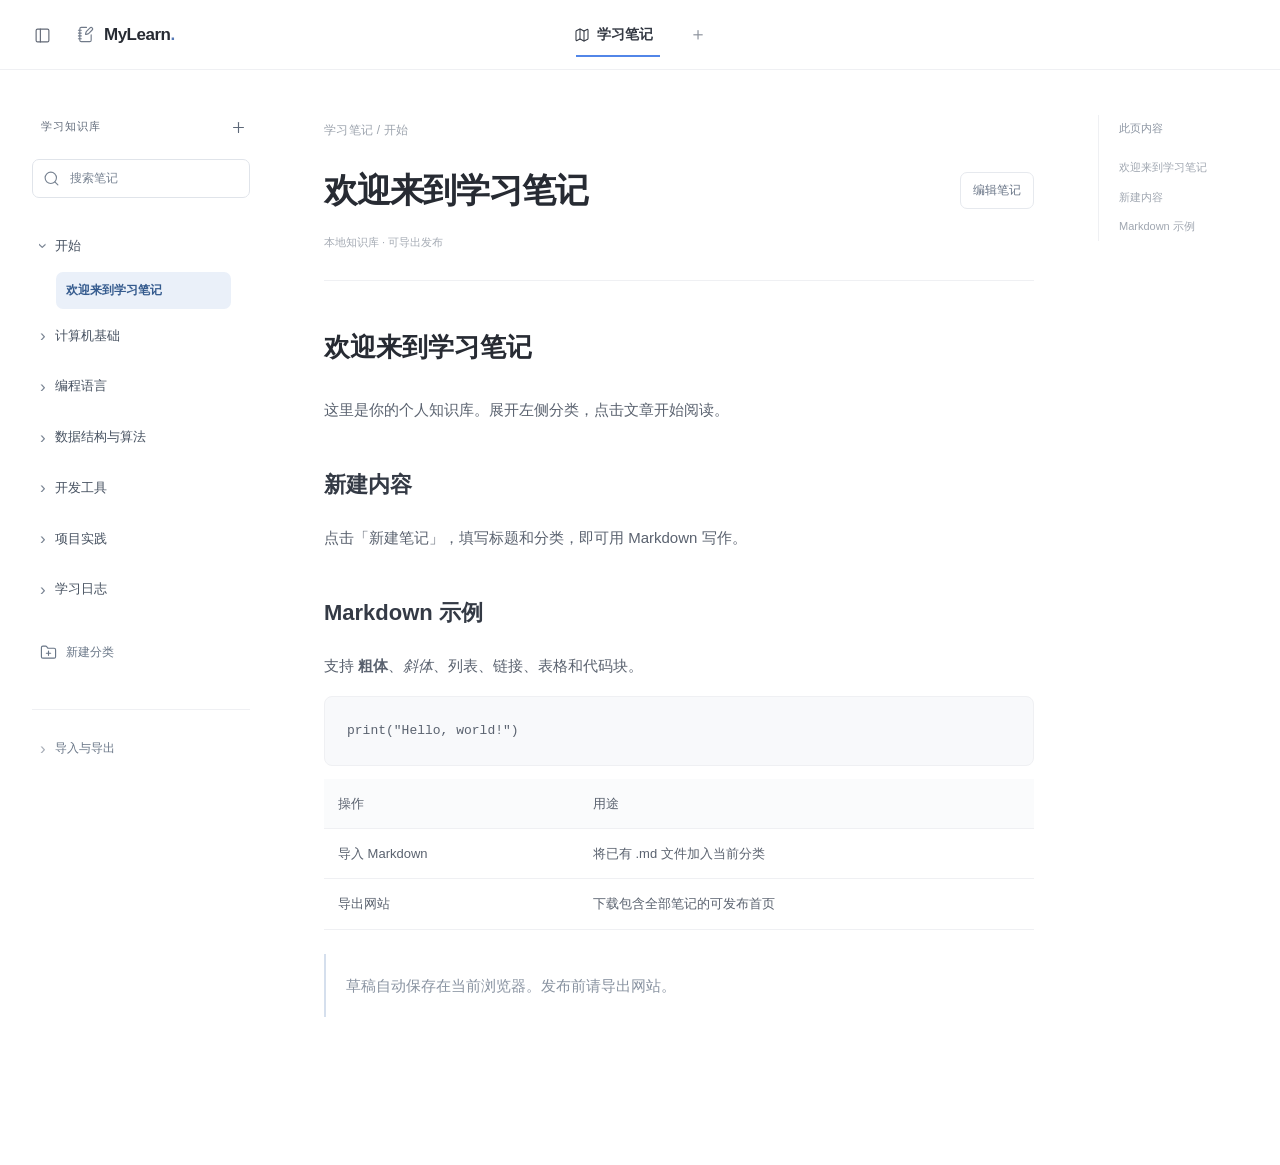
==== index.html @ fbbbd79a "publish source (15 files)" ====
<!doctype html><html lang="zh-CN"><head><meta charset="utf-8"><meta name="viewport" content="width=device-width,initial-scale=1"><title>MyLearn · 学习笔记</title><link rel="stylesheet" href="styles.css"></head><body><header><button id="toggle-sidebar" class="icon-button" aria-label="切换侧栏" title="切换侧栏"><i data-lucide="panel-left"></i></button><div class="logo"><i data-lucide="notebook-pen"></i> MyLearn<span>.</span></div><nav id="top-bars" aria-label="博客栏目"></nav></header><div class="layout"><aside><div class="side-head"><span>学习知识库</span><button id="new" title="新建笔记" aria-label="新建笔记"><i data-lucide="plus"></i></button></div><label class="search-box"><i data-lucide="search"></i><input id="search" placeholder="搜索笔记" aria-label="搜索笔记"></label><div id="navigation"></div><button id="newGroup" class="quiet"><i data-lucide="folder-plus"></i>新建分类</button><details class="library-tools"><summary>导入与导出</summary><button id="import">导入 Markdown</button><button id="download">下载当前笔记</button><button id="export">导出网站</button><button id="copy-data">复制笔记数据</button></details><input type="file" id="file" accept=".md,.markdown" multiple hidden></aside><main class="content" id="top"><div class="crumb">学习笔记 &nbsp;/&nbsp; 博客简介</div><div class="title-row"><h1>记录学习的每一步</h1><button id="edit">编辑笔记</button></div><div class="meta"><span id="status">本地知识库 · 可导出发布</span></div><div class="editor" id="editor"><p class="hint">使用 Markdown 编写，预览实时更新。内容自动保存在当前浏览器；下载后可提交到 GitHub。</p><textarea id="source" aria-label="Markdown 编辑器"></textarea></div><article class="article" id="article"></article></main><aside class="toc"><strong>此页内容</strong><div id="toc"></div></aside></div><dialog id="create"><form id="createForm"><h2>新建笔记</h2><label>标题 <input id="title" required maxlength="120"></label><label>分类 <select id="group"></select></label><p><button type="button" id="cancel">取消</button> <button class="primary">创建笔记</button></p></form></dialog><dialog id="bar-dialog"><form id="bar-form"><h2>新建栏目</h2><label>栏目名称<input id="bar-name" required maxlength="20" placeholder="例如：编程、项目、随笔"></label><p class="hint">最多 6 个栏目，每个栏目有独立的目录和笔记。</p><p id="bar-error" role="alert" class="danger"></p><button type="button" id="bar-cancel">取消</button> <button class="primary">保存</button></form></dialog><script src="vendor/marked.min.js"></script><script src="vendor/purify.min.js"></script><script src="vendor/lucide.min.js"></script><script src="components.js"></script><script src="published-data.js"></script><script src="app.js"></script></body></html>
---- styles.css ----
:root{--ink:#272b33;--muted:#969ba5;--line:#eff0f3;--blue:#5679b5;--hover:#f6f7f9}*{box-sizing:border-box}body{margin:0;background:#fff;color:var(--ink);font:14px/1.75 -apple-system,BlinkMacSystemFont,'Segoe UI','Microsoft YaHei',sans-serif}button,input,select,textarea{font:inherit}button{cursor:pointer;border:1px solid #e6e8ec;background:white;border-radius:7px;color:#616875;padding:7px 13px;transition:background .15s}button:hover{background:var(--hover)}button:disabled{opacity:.4;cursor:default}button:focus-visible,a:focus-visible,summary:focus-visible{outline:2px solid #a9bfdf;outline-offset:3px}svg{width:17px;height:17px;vertical-align:middle;flex-shrink:0}header{height:70px;border-bottom:1px solid var(--line);display:flex;align-items:center;gap:20px;padding:0 28px;background:#fff;position:sticky;top:0;z-index:3}.logo{display:flex;gap:10px;align-items:center;font-size:17px;font-weight:650;letter-spacing:-.5px}.logo span{color:var(--blue);margin-left:-10px}.logo svg{color:#707a89}header small{font-size:12px;color:var(--muted);margin-left:14px}.actions{margin-left:auto}.actions button{font-size:12px;border-color:var(--line)}.icon-button{border:0;padding:6px;background:transparent}.layout{display:grid;grid-template-columns:228px minmax(0,760px) 150px;gap:64px;max-width:1440px;margin:auto;padding:44px 32px}.layout>aside:first-child{position:sticky;top:106px;align-self:start;max-height:calc(100vh - 130px);overflow:auto;padding-right:10px}.side-head{display:flex;align-items:center;justify-content:space-between;font-size:11px;letter-spacing:1px;color:var(--muted);margin-bottom:20px;padding-left:9px}.side-head button{border:0;padding:3px;background:transparent}.search-box{display:flex;align-items:center;gap:8px;margin:0 0 24px;color:#a2a8b1;padding:7px 10px;border:1px solid var(--line);border-radius:7px}.search-box input{width:100%;border:0;outline:0;font-size:12px;background:transparent;color:var(--ink)}input::placeholder{color:#a5aab3}details{margin:3px 0}summary{cursor:pointer;list-style:none;font-size:13px;color:#69717e;padding:9px 8px;display:flex;align-items:center;gap:9px;border-radius:6px}summary::-webkit-details-marker{display:none}summary::before{content:'›';font-size:17px;color:#a7adb7;transition:transform .15s}details[open]>summary::before{transform:rotate(90deg)}summary:hover{background:var(--hover)}summary .more{margin-left:auto}.more{padding:0 5px;border:0;color:#8a929f;background:transparent;opacity:0;font-size:16px;line-height:24px}summary:hover .more,.tree-row:hover .more,.more:focus-visible{opacity:1}.tree-row{display:flex;align-items:center;gap:1px;margin:2px 0 2px 16px;border-left:1px solid #eceef2;padding-left:8px}.tree-row[hidden]{display:none}.navitem{min-width:0;flex:1;text-align:left;overflow:hidden;text-overflow:ellipsis;white-space:nowrap;border:0;font-size:12px;padding:8px 10px;background:transparent;color:#9198a3;font-weight:400}.navitem.active{background:#f0f4fa;color:#526f9c}.quiet{display:flex;align-items:center;gap:9px;border:0;font-size:12px;color:#989eaa;padding:10px 8px;margin-top:18px}.library-tools{margin-top:36px;border-top:1px solid var(--line);padding-top:15px}.library-tools summary{font-size:12px;color:#9ba2ad}.library-tools button{display:block;border:0;font-size:12px;margin-left:10px}.content{min-width:0;padding:6px 0 80px}.crumb{font-size:12px;color:#9da4ae;letter-spacing:.3px}.content>h1{font-size:34px;line-height:1.4;font-weight:650;letter-spacing:-1px;margin:26px 0 18px;overflow-wrap:anywhere}.meta{font-size:11px;color:#a5abb4;border-bottom:1px solid var(--line);padding-bottom:28px}.article{font-size:15px;line-height:1.95;color:#5a626f;padding-top:20px;overflow-wrap:anywhere}.article h1{font-size:26px;color:var(--ink)}.article h2{font-size:22px;font-weight:600;margin:40px 0 16px;color:#343a45}.article h3{font-size:18px;color:#343a45}.article p{margin:16px 0}.article a{color:var(--blue)}.article pre{padding:22px;background:#f8f9fb;border:1px solid var(--line);border-radius:8px;overflow:auto;font-size:13px;line-height:1.8}.article code{font-family:Consolas,monospace}.article blockquote{margin:24px 0;border-left:2px solid #d5dfed;padding:1px 20px;color:#8993a1}.article table{width:100%;border-collapse:collapse;font-size:13px}.article td,.article th{padding:12px 14px;border-bottom:1px solid var(--line);text-align:left}.article th{background:#fafbfc;font-weight:500}.article img{max-width:100%}.toc{border-left:1px solid var(--line);padding-left:20px;align-self:start;position:sticky;top:115px;font-size:11px}.toc strong{font-weight:500;color:#8c95a2;display:block;margin:4px 0 15px}.toc a{display:block;text-decoration:none;color:#a0a7b1;padding:5px 0}.toc a:hover{color:var(--blue)}.editor{display:none;margin-top:24px}.hint{color:#9aa3b0;font-size:12px}textarea{width:100%;min-height:380px;border:1px solid #e4e8ef;border-radius:8px;padding:20px;resize:vertical;font:13px/1.8 Consolas,monospace;outline:none}textarea:focus{border-color:#bacbe2}dialog{border:1px solid #e9ecf1;border-radius:14px;padding:30px;width:390px;max-width:90vw;box-shadow:0 24px 90px #24304420}dialog::backdrop{background:#222b3a33;backdrop-filter:blur(3px)}dialog h2{font-size:21px;margin-top:0}dialog label{display:block;font-size:12px;color:#7b8491;margin:20px 0}dialog input,dialog select{display:block;width:100%;margin-top:8px;padding:10px;border:1px solid #e1e5eb;border-radius:6px}.primary{background:#586f91;color:#fff;border-color:#586f91}.primary:hover{background:#4a607e}.context-menu{position:fixed;z-index:10;background:white;border:1px solid #e9ecf1;border-radius:9px;box-shadow:0 8px 30px #17203318;padding:6px;min-width:160px}.context-menu button{display:block;border:0;width:100%;text-align:left;font-size:12px;padding:9px 12px}.danger{color:#bc6464}.empty{padding:60px 0;color:var(--muted)}.sidebar-hidden .layout>aside:first-child{display:none}.sidebar-hidden .layout{grid-template-columns:minmax(0,760px) 150px;justify-content:center}@media(hover:none){.more{opacity:1}}@media(max-width:1150px){.layout{grid-template-columns:210px minmax(0,1fr);gap:40px}.toc{display:none}.sidebar-hidden .layout{grid-template-columns:1fr}}@media(max-width:650px){header{padding:0 16px;gap:12px;height:60px}header small{display:none}.layout{display:block;padding:24px 20px}.layout>aside:first-child{position:static;max-height:none;border-bottom:1px solid var(--line);padding-bottom:20px;margin-bottom:30px}.content>h1{font-size:28px}.more{opacity:1}.library-tools{margin-top:15px}}@media(prefers-reduced-motion:reduce){*{transition:none!important}}
/* Sidebar contrast: readable labels with restrained selection. */
.side-head{color:#626c7b}
.side-head button{color:#5d6878}
.search-box{color:#788392;border-color:#e0e4ea}
.search-box input::placeholder{color:#788392}
#navigation summary{color:#465160}
#navigation summary::before{color:#788392}
#navigation .navitem{color:#626d7c}
#navigation .navitem.active{background:#eaf0f9;color:#355b8e;font-weight:600}
#navigation .more{color:#687587}
.tree-row{border-left-color:#dce2ea}
.quiet{color:#697687}
.library-tools summary{color:#697687}
.library-tools button{color:#626d7c}
/* Indentation alone indicates child hierarchy. */
.tree-row{border-left:0}
#top-bars{display:flex;align-items:center;gap:8px;min-width:0;overflow-x:auto;height:100%;margin-left:20px}.top-bar{display:flex;align-items:center;height:100%;border-bottom:2px solid transparent;flex-shrink:0}.top-bar.selected{border-bottom-color:#536e93}.top-bar button{border:0;background:transparent;border-radius:4px;color:#717b89;font-size:13px;padding:7px 8px}.top-bar.selected .bar-label{color:#344e72;font-weight:600}.top-bar .bar-more{padding:5px 3px;opacity:0}.top-bar:hover .bar-more,.top-bar:focus-within .bar-more{opacity:1}.bar-add{border:0;font-size:20px;color:#748092;padding:3px 7px}header .actions{flex-shrink:0}@media(max-width:800px){header{flex-wrap:wrap;height:auto;padding-top:12px}#top-bars{order:4;width:100%;margin:0;height:46px}.top-bar .bar-more{opacity:1}.layout>aside:first-child{top:130px}}
/* Centered pill navigation and contextual article editing. */
header{position:sticky;justify-content:flex-start}
#top-bars{position:absolute;left:50%;transform:translateX(-50%);height:auto;max-width:calc(100% - 440px);margin:0;padding:5px;gap:5px;background:#f6f7f9;border:1px solid #eceef2;border-radius:999px}
.top-bar{height:34px;border:0;border-radius:999px;padding:0 5px;flex-shrink:0}
.top-bar.selected{border:0;background:#fff;box-shadow:0 1px 5px #27364a12}
.top-bar:hover{background:#fff}
.top-bar button{font-size:12px;border-radius:999px;padding:5px 9px}
.top-bar.selected .bar-label{color:#344e72}
.top-bar .bar-more{font-size:15px;padding:3px 4px}
.bar-add{border-radius:50%;width:32px;height:32px;padding:0;flex-shrink:0;font-size:19px}
.title-row{display:flex;align-items:center;justify-content:space-between;gap:24px;margin:26px 0 18px}
.title-row>h1{font-size:34px;line-height:1.4;font-weight:650;letter-spacing:-1px;margin:0;overflow-wrap:anywhere;min-width:0}
.title-row>#edit{flex-shrink:0;font-size:12px;color:#697587;border-color:#e6e9ee;background:#fff;padding:7px 12px}
.title-row>#edit:hover{background:#f6f8fb;color:#344e72}
@media(max-width:1100px){header{flex-wrap:wrap;height:auto;min-height:70px;padding-top:14px;padding-bottom:14px}#top-bars{position:static;transform:none;order:4;max-width:100%;width:max-content;flex-basis:auto;margin:6px auto 0}header::after{content:'';width:100%;order:3}.top-bar .bar-more{opacity:1}}
@media(max-width:650px){.title-row{gap:12px}.title-row>h1{font-size:28px}.title-row>#edit{padding:6px 9px}.top-bar button{padding:5px 7px}}
/* Independent navigation buttons, without a shared capsule. */
#top-bars{background:transparent;border:0;border-radius:0;padding:0;gap:10px;overflow-y:hidden}
.top-bar{height:36px;padding:0 5px;border:1px solid #e2e6ec;border-radius:7px;background:#fff;box-shadow:none}
.top-bar:hover{background:#f7f9fc;border-color:#cbd4e1}
.top-bar.selected{border:1px solid #b9c9df;background:#edf3fa;box-shadow:none}
.top-bar button{border-radius:5px;color:#5d6878}
.top-bar.selected .bar-label{color:#365a87;font-weight:600}
.top-bar .bar-more{opacity:1;color:#8793a3}
.bar-add{width:36px;height:36px;border:1px dashed #cfd6df;border-radius:7px;background:white;color:#768397}
.bar-add:hover{background:#f7f9fc;border-color:#aebed3}
.bar-add:disabled{background:#f8f9fb}
/* Unified white navigation buttons. */
.top-bar,.top-bar:hover,.top-bar.selected{height:36px;border:1px solid #e2e6ec;border-radius:7px;background:#fff;box-shadow:none}
.top-bar:hover{border-color:#b9c2ce}
.top-bar.selected{border-color:#8998ac}
.top-bar button,.top-bar button:hover{background:#fff;color:#626d7c}
.top-bar.selected .bar-label{color:#303d50;font-weight:600}
.bar-add,.bar-add:hover,.bar-add:disabled{height:36px;width:36px;border:1px solid #e2e6ec;border-radius:7px;background:#fff;color:#768397}
.bar-add:hover{border-color:#b9c2ce}
/* Reference-inspired icon and text navigation. */
#top-bars{gap:18px;padding:0;background:#fff;border:0;border-radius:0}
.top-bar,.top-bar:hover,.top-bar.selected{position:relative;height:44px;border:0;border-radius:0;padding:0;background:#fff;box-shadow:none}
.top-bar.selected::after{content:'';position:absolute;bottom:0;left:7px;right:7px;height:2px;background:#5286e8}
.top-bar .bar-label{display:flex;align-items:center;gap:7px;padding:8px 5px;background:#fff;color:#6a6c74;font-size:14px;font-weight:600}
.top-bar .bar-label svg{width:16px;height:16px;stroke-width:1.6}
.top-bar.selected .bar-label{color:#353a44}
.top-bar .bar-label:hover{color:#303d50}
.top-bar .bar-more{font-size:13px;padding:5px 1px;color:#8c929c;background:#fff;opacity:0}
.top-bar:hover .bar-more,.top-bar:focus-within .bar-more{opacity:1}
.bar-add,.bar-add:hover,.bar-add:disabled{border:0;background:#fff;border-radius:4px;width:26px;height:32px;color:#8c929c;font-size:18px}
@media(hover:none){.top-bar .bar-more{opacity:1}}
@media(max-width:650px){#top-bars{gap:10px}.top-bar .bar-label{font-size:13px}}
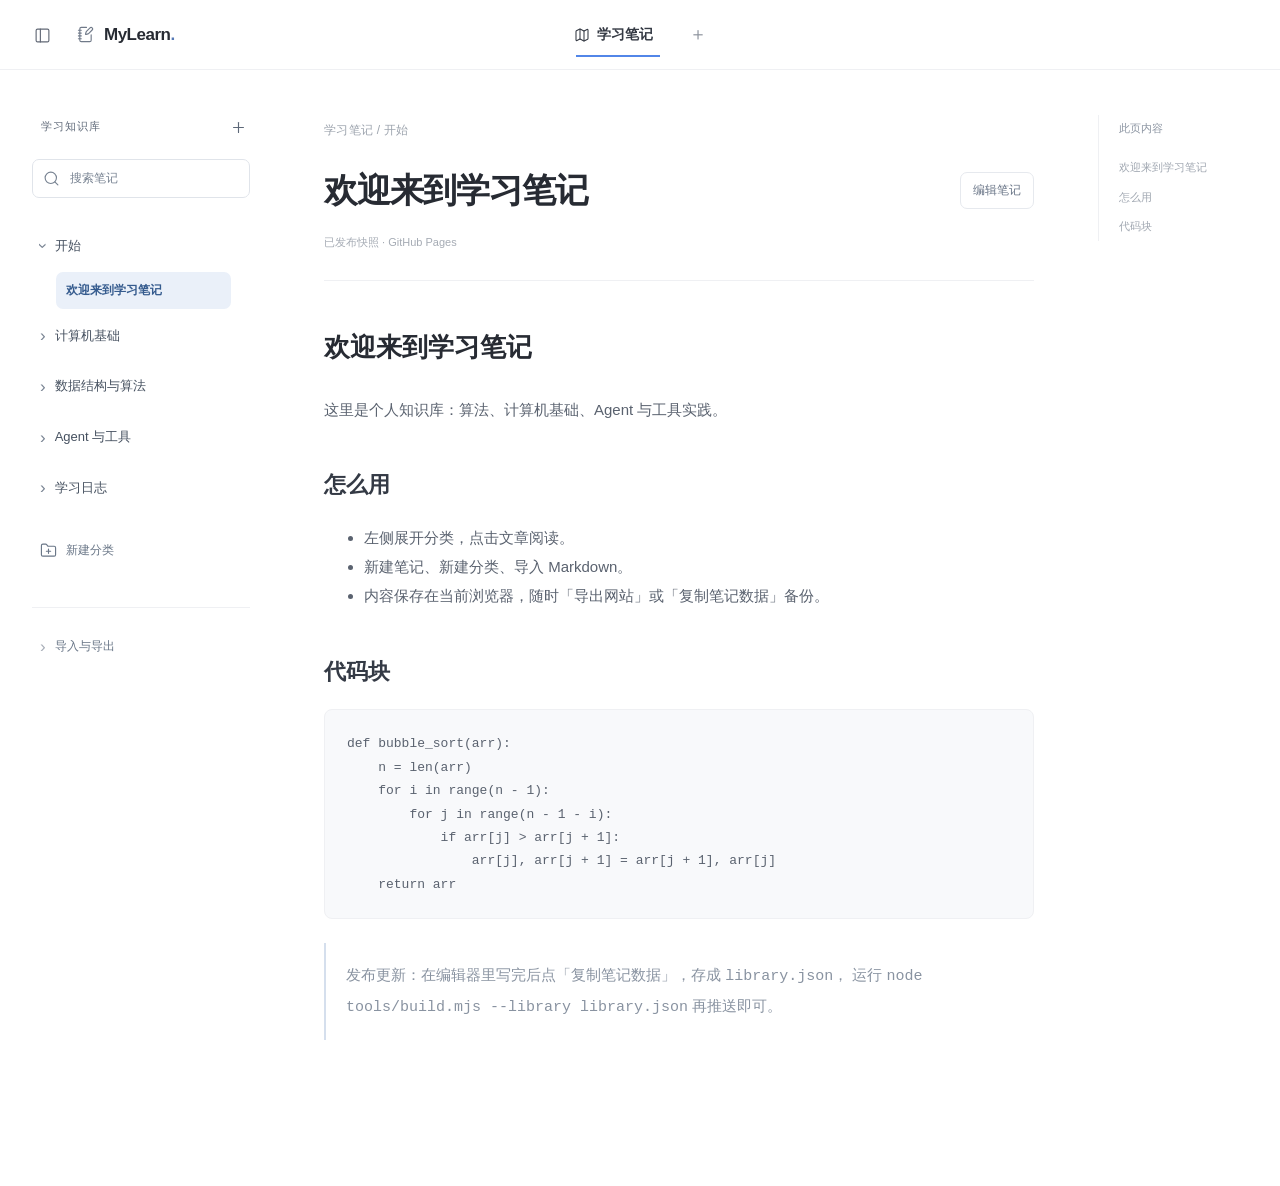
==== commit 4a122cc8: "publish site (10 files)" ====
--- a/index.html
+++ b/index.html
@@ -1 +1,8 @@
-<!doctype html><html lang="zh-CN"><head><meta charset="utf-8"><meta name="viewport" content="width=device-width,initial-scale=1"><title>MyLearn · 学习笔记</title><link rel="stylesheet" href="styles.css"></head><body><header><button id="toggle-sidebar" class="icon-button" aria-label="切换侧栏" title="切换侧栏"><i data-lucide="panel-left"></i></button><div class="logo"><i data-lucide="notebook-pen"></i> MyLearn<span>.</span></div><nav id="top-bars" aria-label="博客栏目"></nav></header><div class="layout"><aside><div class="side-head"><span>学习知识库</span><button id="new" title="新建笔记" aria-label="新建笔记"><i data-lucide="plus"></i></button></div><label class="search-box"><i data-lucide="search"></i><input id="search" placeholder="搜索笔记" aria-label="搜索笔记"></label><div id="navigation"></div><button id="newGroup" class="quiet"><i data-lucide="folder-plus"></i>新建分类</button><details class="library-tools"><summary>导入与导出</summary><button id="import">导入 Markdown</button><button id="download">下载当前笔记</button><button id="export">导出网站</button><button id="copy-data">复制笔记数据</button></details><input type="file" id="file" accept=".md,.markdown" multiple hidden></aside><main class="content" id="top"><div class="crumb">学习笔记 &nbsp;/&nbsp; 博客简介</div><div class="title-row"><h1>记录学习的每一步</h1><button id="edit">编辑笔记</button></div><div class="meta"><span id="status">本地知识库 · 可导出发布</span></div><div class="editor" id="editor"><p class="hint">使用 Markdown 编写，预览实时更新。内容自动保存在当前浏览器；下载后可提交到 GitHub。</p><textarea id="source" aria-label="Markdown 编辑器"></textarea></div><article class="article" id="article"></article></main><aside class="toc"><strong>此页内容</strong><div id="toc"></div></aside></div><dialog id="create"><form id="createForm"><h2>新建笔记</h2><label>标题 <input id="title" required maxlength="120"></label><label>分类 <select id="group"></select></label><p><button type="button" id="cancel">取消</button> <button class="primary">创建笔记</button></p></form></dialog><dialog id="bar-dialog"><form id="bar-form"><h2>新建栏目</h2><label>栏目名称<input id="bar-name" required maxlength="20" placeholder="例如：编程、项目、随笔"></label><p class="hint">最多 6 个栏目，每个栏目有独立的目录和笔记。</p><p id="bar-error" role="alert" class="danger"></p><button type="button" id="bar-cancel">取消</button> <button class="primary">保存</button></form></dialog><script src="vendor/marked.min.js"></script><script src="vendor/purify.min.js"></script><script src="vendor/lucide.min.js"></script><script src="components.js"></script><script src="published-data.js"></script><script src="app.js"></script></body></html>+<!doctype html><html lang="zh-CN"><head><meta charset="utf-8"><meta name="viewport" content="width=device-width,initial-scale=1"><title>MyLearn · 学习笔记</title><link rel="stylesheet" href="styles.css">
+<meta name="description" content="算法与 Agent 学习笔记：数据结构、算法、开发工具与个人知识体系。">
+<meta name="author" content="HyxxPatronum">
+<meta property="og:type" content="website">
+<meta property="og:title" content="MyLearn · 学习笔记">
+<meta property="og:description" content="算法与 Agent 学习笔记：数据结构、算法、开发工具与个人知识体系。">
+<meta property="og:url" content="https://hyxxpatronum.github.io/mylearn/">
+<link rel="icon" href="data:image/svg+xml,%3Csvg%20xmlns%3D%22http%3A%2F%2Fwww.w3.org%2F2000%2Fsvg%22%20viewBox%3D%220%200%2032%2032%22%3E%3Crect%20width%3D%2232%22%20height%3D%2232%22%20rx%3D%228%22%20fill%3D%22%235b7a4d%22%2F%3E%3Cpath%20d%3D%22M9%209h9v3H9zM9%2015h14v3H9zM9%2021h11v3H9z%22%20fill%3D%22%23fff%22%2F%3E%3C%2Fsvg%3E"></head><body><header><button id="toggle-sidebar" class="icon-button" aria-label="切换侧栏" title="切换侧栏"><i data-lucide="panel-left"></i></button><div class="logo"><i data-lucide="notebook-pen"></i> MyLearn<span>.</span></div><nav id="top-bars" aria-label="博客栏目"></nav></header><div class="layout"><aside><div class="side-head"><span>学习知识库</span><button id="new" title="新建笔记" aria-label="新建笔记"><i data-lucide="plus"></i></button></div><label class="search-box"><i data-lucide="search"></i><input id="search" placeholder="搜索笔记" aria-label="搜索笔记"></label><div id="navigation"></div><button id="newGroup" class="quiet"><i data-lucide="folder-plus"></i>新建分类</button><details class="library-tools"><summary>导入与导出</summary><button id="import">导入 Markdown</button><button id="download">下载当前笔记</button><button id="export">导出网站</button><button id="copy-data">复制笔记数据</button></details><input type="file" id="file" accept=".md,.markdown" multiple hidden></aside><main class="content" id="top"><div class="crumb">学习笔记 &nbsp;/&nbsp; 博客简介</div><div class="title-row"><h1>记录学习的每一步</h1><button id="edit">编辑笔记</button></div><div class="meta"><span id="status">本地知识库 · 可导出发布</span></div><div class="editor" id="editor"><p class="hint">使用 Markdown 编写，预览实时更新。内容自动保存在当前浏览器；下载后可提交到 GitHub。</p><textarea id="source" aria-label="Markdown 编辑器"></textarea></div><article class="article" id="article"></article></main><aside class="toc"><strong>此页内容</strong><div id="toc"></div></aside></div><dialog id="create"><form id="createForm"><h2>新建笔记</h2><label>标题 <input id="title" required maxlength="120"></label><label>分类 <select id="group"></select></label><p><button type="button" id="cancel">取消</button> <button class="primary">创建笔记</button></p></form></dialog><dialog id="bar-dialog"><form id="bar-form"><h2>新建栏目</h2><label>栏目名称<input id="bar-name" required maxlength="20" placeholder="例如：编程、项目、随笔"></label><p class="hint">最多 6 个栏目，每个栏目有独立的目录和笔记。</p><p id="bar-error" role="alert" class="danger"></p><button type="button" id="bar-cancel">取消</button> <button class="primary">保存</button></form></dialog><script src="vendor/marked.min.js"></script><script src="vendor/purify.min.js"></script><script src="vendor/lucide.min.js"></script><script src="components.js"></script><script src="published-data.js"></script><script src="app.js"></script></body></html>
